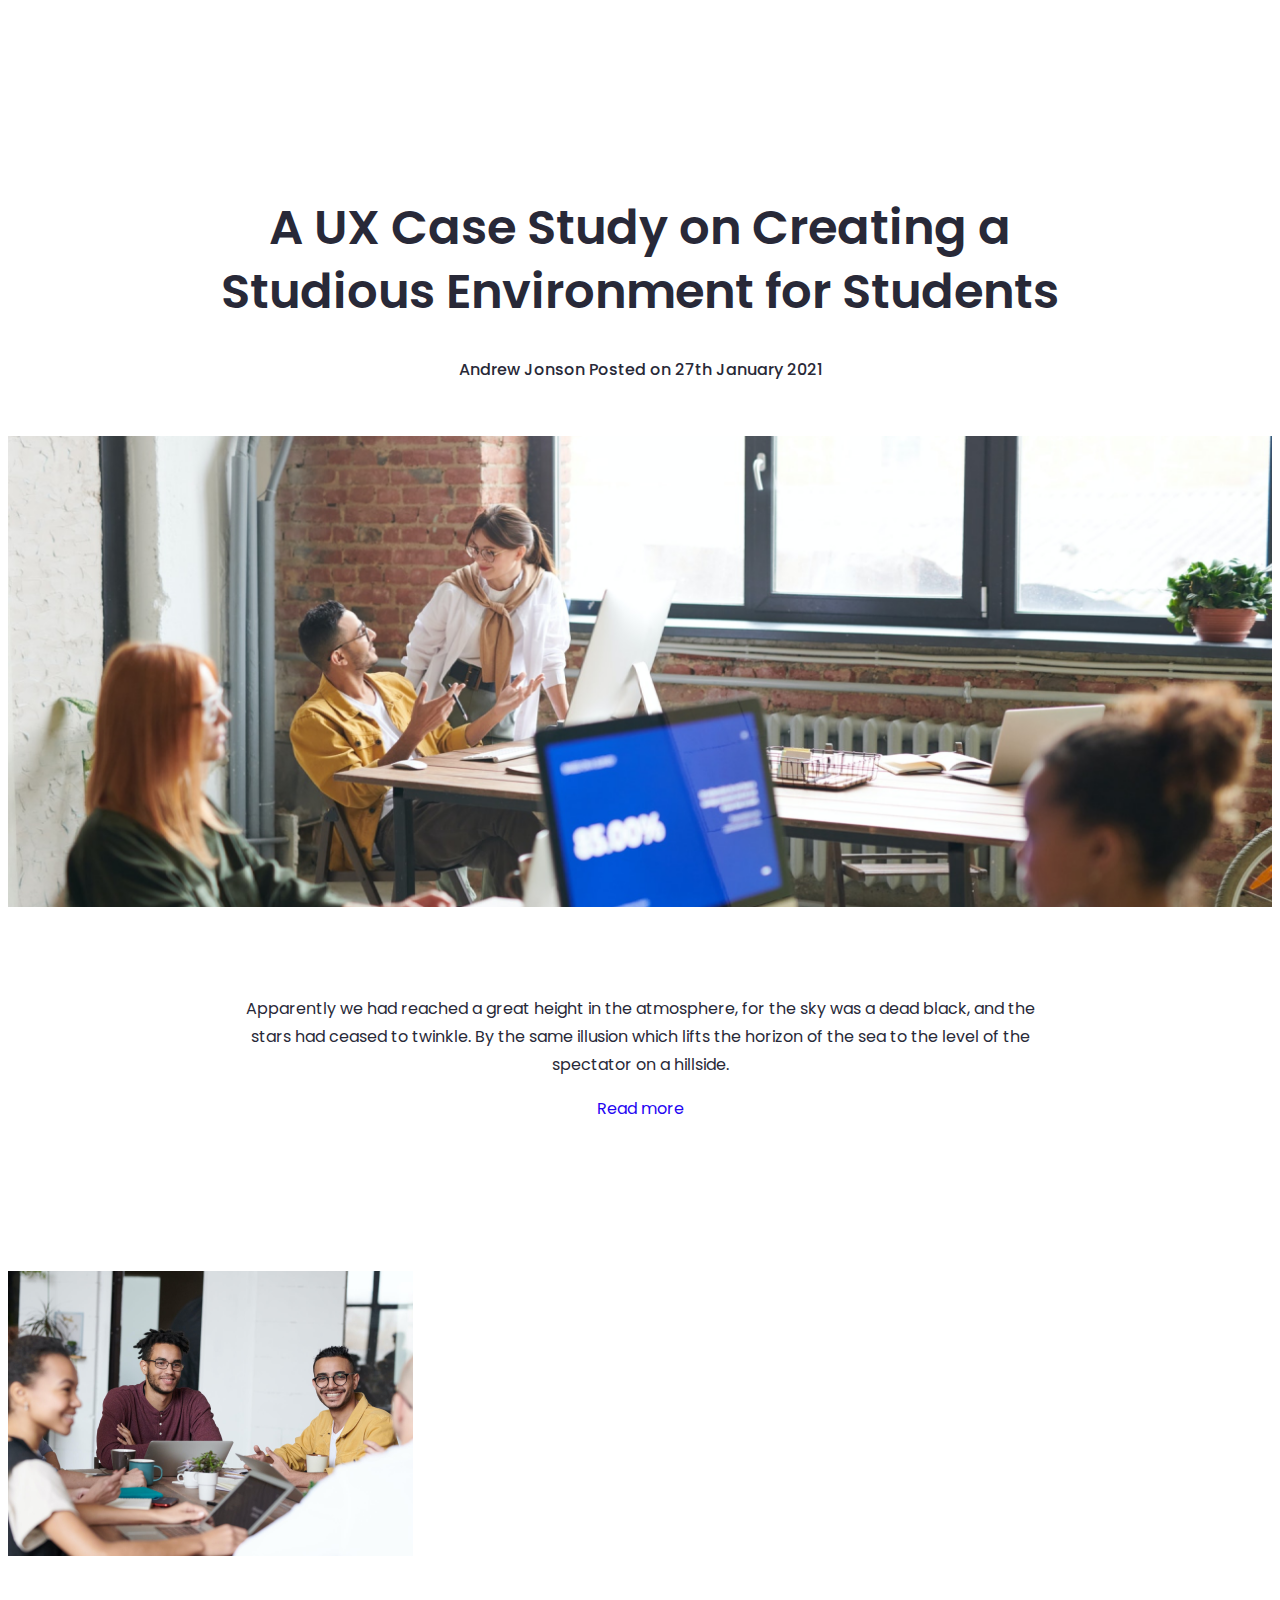
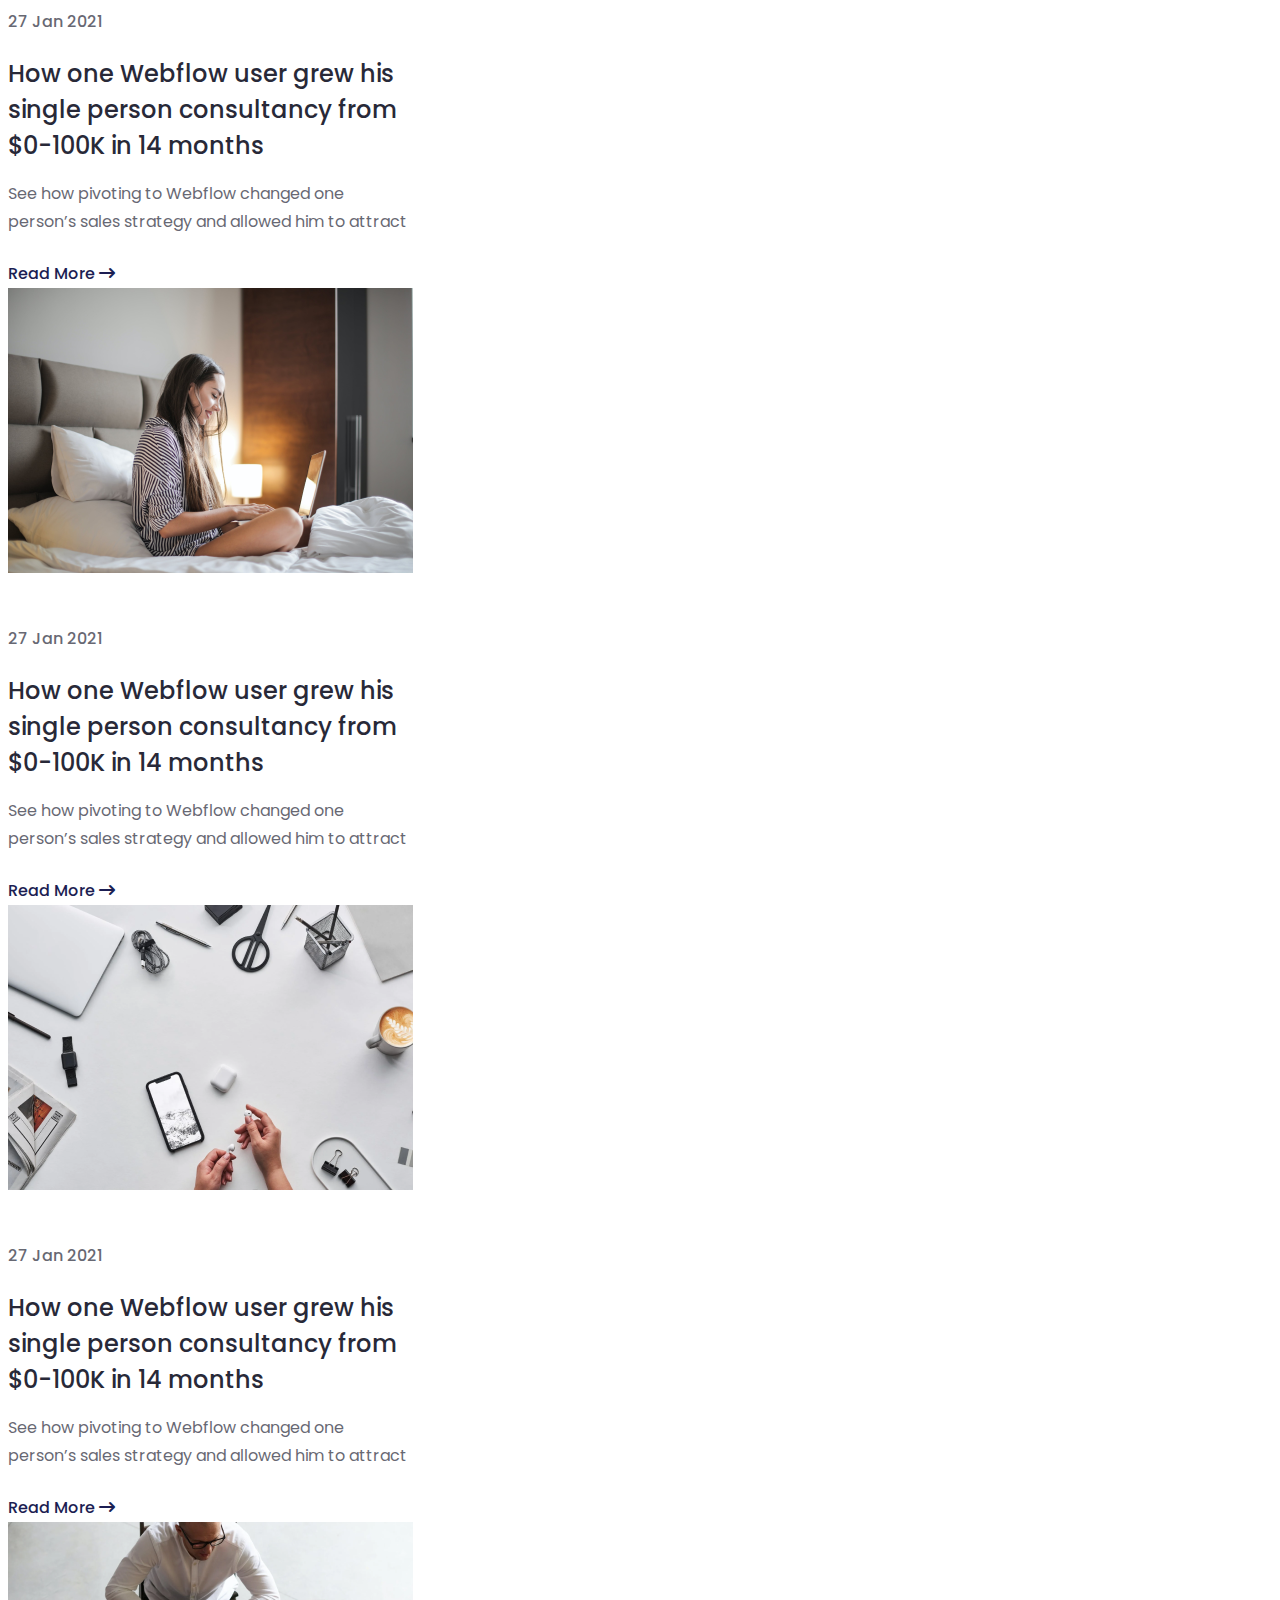
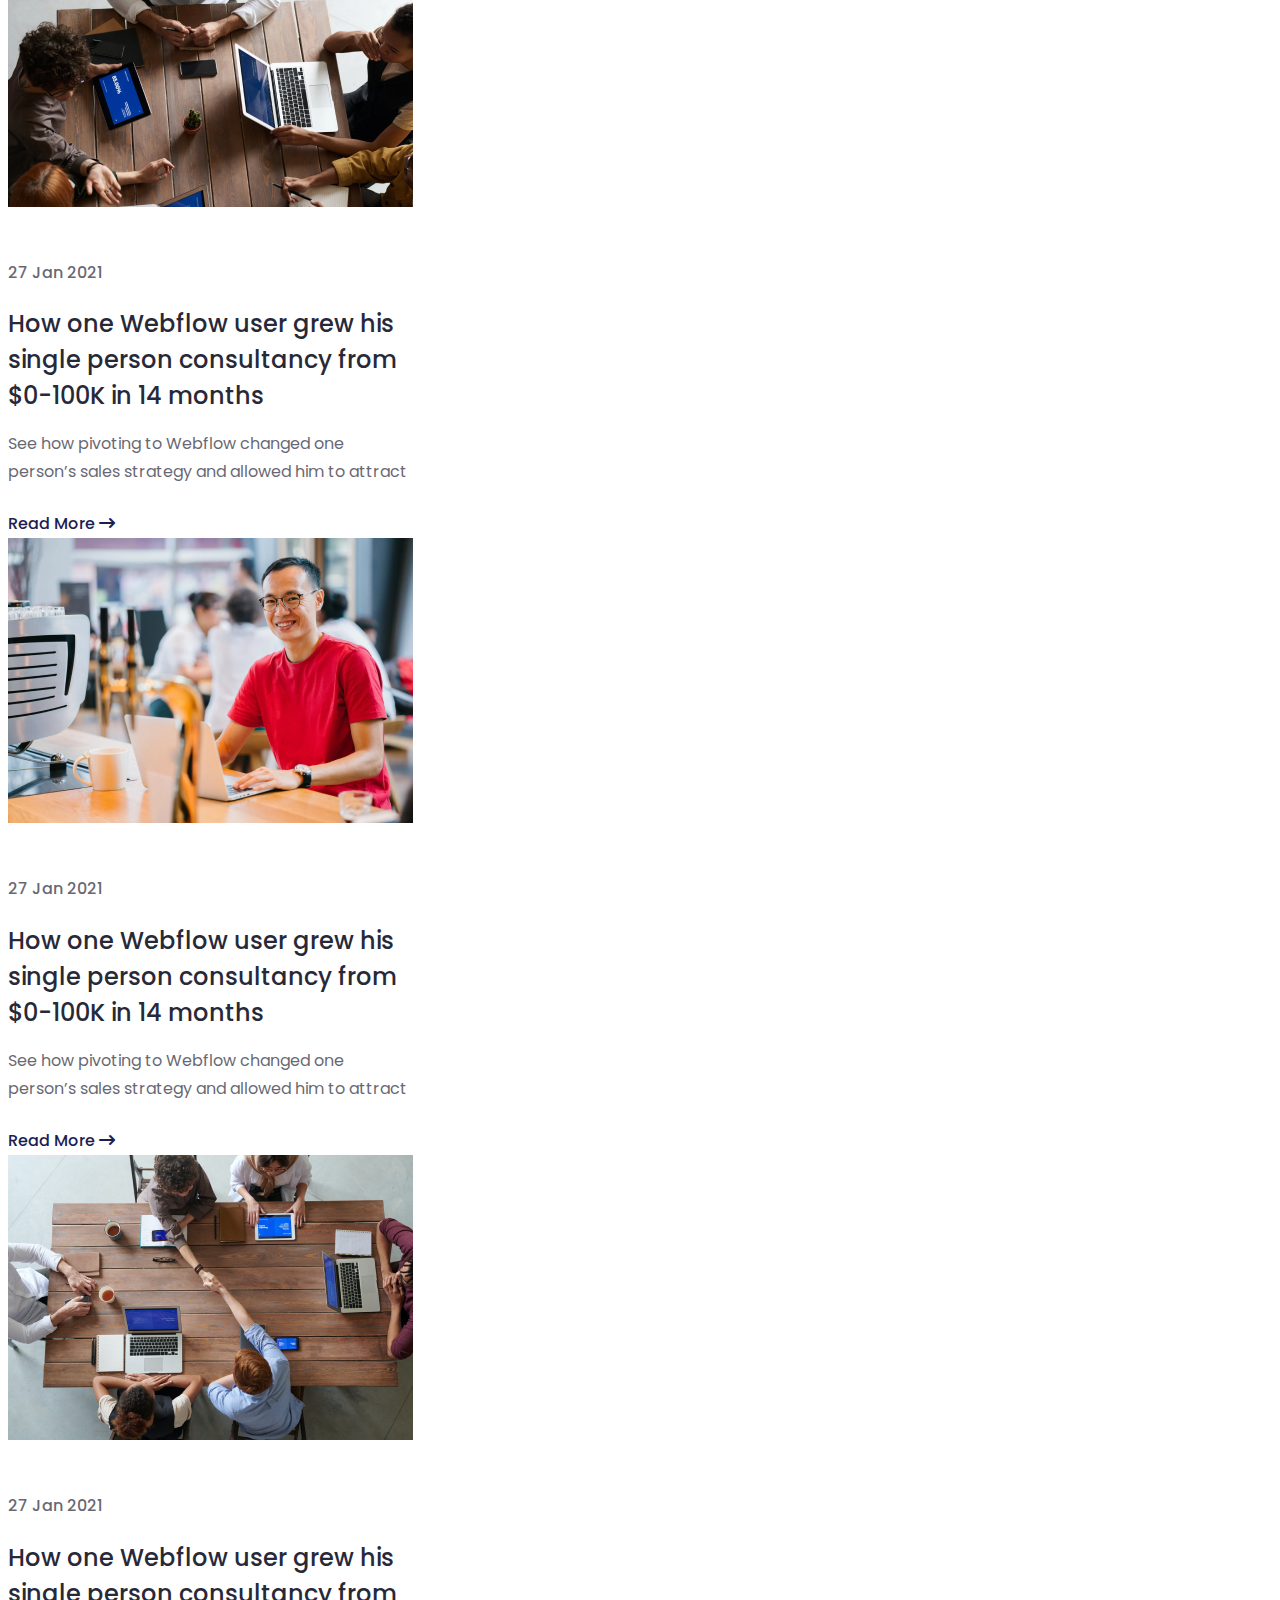
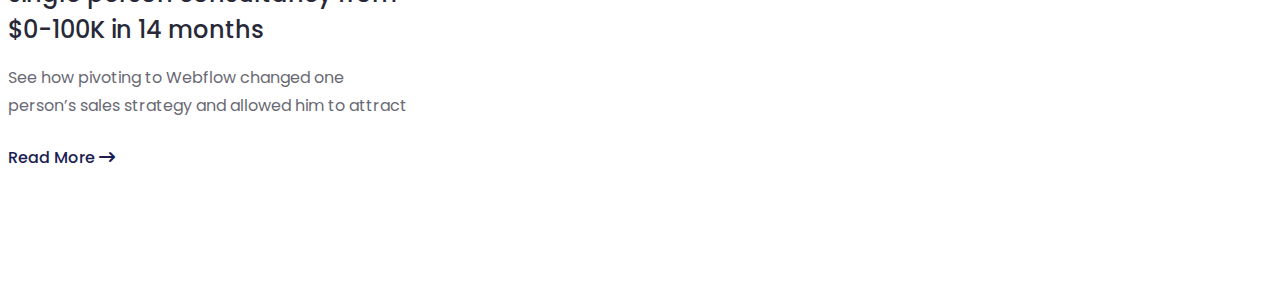
==== pages/blog.html @ 9577c9c4 "ap-bootstrap website no finished" ====
<!DOCTYPE html>
<html lang="en">
  <head>
    <meta charset="UTF-8" />
    <meta name="viewport" content="width=device-width, initial-scale=1.0" />
    <title>Ap-Bootstrap</title>
    <link
      rel="stylesheet"
      href="https://cdnjs.cloudflare.com/ajax/libs/font-awesome/6.5.0/css/all.min.css"
    />
    <link
      href="https://cdn.jsdelivr.net/npm/bootstrap@5.3.2/dist/css/bootstrap.min.css"
      rel="stylesheet"
      integrity="sha384-T3c6CoIi6uLrA9TneNEoa7RxnatzjcDSCmG1MXxSR1GAsXEV/Dwwykc2MPK8M2HN"
      crossorigin="anonymous"
    />
    <link rel="stylesheet" href="../css/blog.css" />
  </head>
  <body>
    <header class="header">
      <div class="center">
        <h2 class="center__title">
          A UX Case Study on Creating a Studious Environment for Students
        </h2>
        <h3 class="center__min">Andrew Jonson Posted on 27th January 2021</h3>
      </div>
      <div class="container">
        <img src="../images/blog-header.png" alt="heder" class="col-12" />
      </div>
      <div class="center">
        <p class="center__text">
          Apparently we had reached a great height in the atmosphere, for the
          sky was a dead black, and the stars had ceased to twinkle. By the same
          illusion which lifts the horizon of the sea to the level of the
          spectator on a hillside.
        </p>
        <div class="center__link">Read more</div>
      </div>
    </header>
    <main class="main">
      <div class="container">
        <div class="main__info d-flex flex-wrap gap-4 justify-content-sm-center align-items-sm-center">
          <div class="col col-4 flex-grow-1">
            <img src="../images/blog1.png" alt="blog1" class="main__img">
            <h3 class="main__min">27 Jan 2021</h3>
            <h2 class="main__title">How one Webflow user grew his single person consultancy from $0-100K in 14 months</h2>
            <p class="main__text">See how pivoting to Webflow changed one person’s sales strategy and allowed him to attract</p>
            <a href="#" class="main__link d-flex align-items-center gap-2">
              Read More
              <i class="fa-solid fa-arrow-right-long main__icon"></i>
            </a>
          </div>
          <div class="col col-4 flex-grow-1">
            <img src="../images/blog2.png" alt="blog1" class="main__img">
            <h3 class="main__min">27 Jan 2021</h3>
            <h2 class="main__title">How one Webflow user grew his single person consultancy from $0-100K in 14 months</h2>
            <p class="main__text">See how pivoting to Webflow changed one person’s sales strategy and allowed him to attract</p>
            <a href="#" class="main__link d-flex align-items-center gap-2">
              Read More
              <i class="fa-solid fa-arrow-right-long main__icon"></i>
            </a>
          </div>
          <div class="col col-4 flex-grow-1">
            <img src="../images/blog3.png" alt="blog1" class="main__img">
            <h3 class="main__min">27 Jan 2021</h3>
            <h2 class="main__title">How one Webflow user grew his single person consultancy from $0-100K in 14 months</h2>
            <p class="main__text">See how pivoting to Webflow changed one person’s sales strategy and allowed him to attract</p>
            <a href="#" class="main__link d-flex align-items-center gap-2">
              Read More
              <i class="fa-solid fa-arrow-right-long main__icon"></i>
            </a>
          </div>
          <div class="col col-4 flex-grow-1">
            <img src="../images/blog4.png" alt="blog1" class="main__img">
            <h3 class="main__min">27 Jan 2021</h3>
            <h2 class="main__title">How one Webflow user grew his single person consultancy from $0-100K in 14 months</h2>
            <p class="main__text">See how pivoting to Webflow changed one person’s sales strategy and allowed him to attract</p>
            <a href="#" class="main__link d-flex align-items-center gap-2">
              Read More
              <i class="fa-solid fa-arrow-right-long main__icon"></i>
            </a>
          </div>
          <div class="col col-4 flex-grow-1">
            <img src="../images/blog5.png" alt="blog1" class="main__img">
            <h3 class="main__min">27 Jan 2021</h3>
            <h2 class="main__title">How one Webflow user grew his single person consultancy from $0-100K in 14 months</h2>
            <p class="main__text">See how pivoting to Webflow changed one person’s sales strategy and allowed him to attract</p>
            <a href="#" class="main__link d-flex align-items-center gap-2">
              Read More
              <i class="fa-solid fa-arrow-right-long main__icon"></i>
            </a>
          </div>
          <div class="col col-4 flex-grow-1">
            <img src="../images/blog6.png" alt="blog1" class="main__img">
            <h3 class="main__min">27 Jan 2021</h3>
            <h2 class="main__title">How one Webflow user grew his single person consultancy from $0-100K in 14 months</h2>
            <p class="main__text">See how pivoting to Webflow changed one person’s sales strategy and allowed him to attract</p>
            <a href="#" class="main__link d-flex align-items-center gap-2">
              Read More
              <i class="fa-solid fa-arrow-right-long main__icon"></i>
            </a>
          </div>
        </div>
      </div>
    </main>
  </body>
</html>
---- css/blog.css ----
@import url("https://fonts.googleapis.com/css2?family=Manrope:wght@200;300;400;500;600;700;800&family=Poppins:wght@100;200;300;400;500;600;700;800;900&display=swap");
:root {
  --white: #fff;
  --black: #000;
  --primary-color: #1c1e53;
  --secondary-color: #fcd980;
  --text-color: #282938;
}
a {
  text-decoration: none;
}
.center {
  display: flex;
  flex-direction: column;
  align-items: center;
  justify-content: center;
  text-align: center;
  padding: 20px;
}
.center__min {
  color: var(--Dark-blue, #282938);
  font-family: Poppins;
  font-size: 16px;
  font-weight: 500;
  line-height: 28px;
  margin-bottom: 32px;
}
.center__title {
  max-width: 949px;
  color: var(--Dark-blue, #282938);
  font-family: Poppins;
  font-size: 48px;
  font-weight: 600;
  line-height: 64px;
  margin-bottom: 16px;
}
.center__text {
  max-width: 831px;
  color: var(--Dark-blue, #282938);
  text-align: center;
  font-family: Poppins;
  font-size: 16px;
  font-weight: 400;
  line-height: 28px;
  margin-bottom: 16px;
}
.center__link {
  color: var(--Royal-Blue, #2405f2);
  text-align: center;
  font-family: Poppins;
  font-size: 16px;
  font-weight: 400;
  line-height: 28px;
}
.col-12 {
  margin-bottom: 48px;
  width: 100%;
}
.header {
  padding: 128px 0px;
}
.main{
  padding-bottom: 128px;
}
.col-4 {
  max-width: 405px;
}
.main__img {
  width: 100%;
  margin-bottom: 32px;
}
.main__min {
  margin-bottom: 16px;
  color: var(--Dark-blue, #282938);
  font-family: Poppins;
  font-size: 16px;
  font-weight: 500;
  line-height: 28px;
  opacity: 0.7;
}
.main__title {
  max-width: 404px;
  color: var(--Dark-blue, #282938);
  font-family: Poppins;
  font-size: 24px;
  font-weight: 500;
  line-height: 36px;
  margin-bottom: 16px;
}
.main__text {
  max-width: 404px;
  color: var(--Dark-blue, #282938);
  font-family: Poppins;
  font-size: 16px;
  font-weight: 400;
  line-height: 28px;
  opacity: 0.7;
  margin-bottom: 24px;
}
.main__link {
  color: var(--Tint-blue, #1c1e53);
  font-family: Poppins;
  font-size: 16px;
  font-weight: 500;
  line-height: 28px; 
}
@media(max-width: 540px){
  .main__info{
    flex-direction: column;
    justify-content: center;
    align-items: center;
    padding: 0px !important;
  }
  .col-4{
    padding: 0px !important;
  }
}
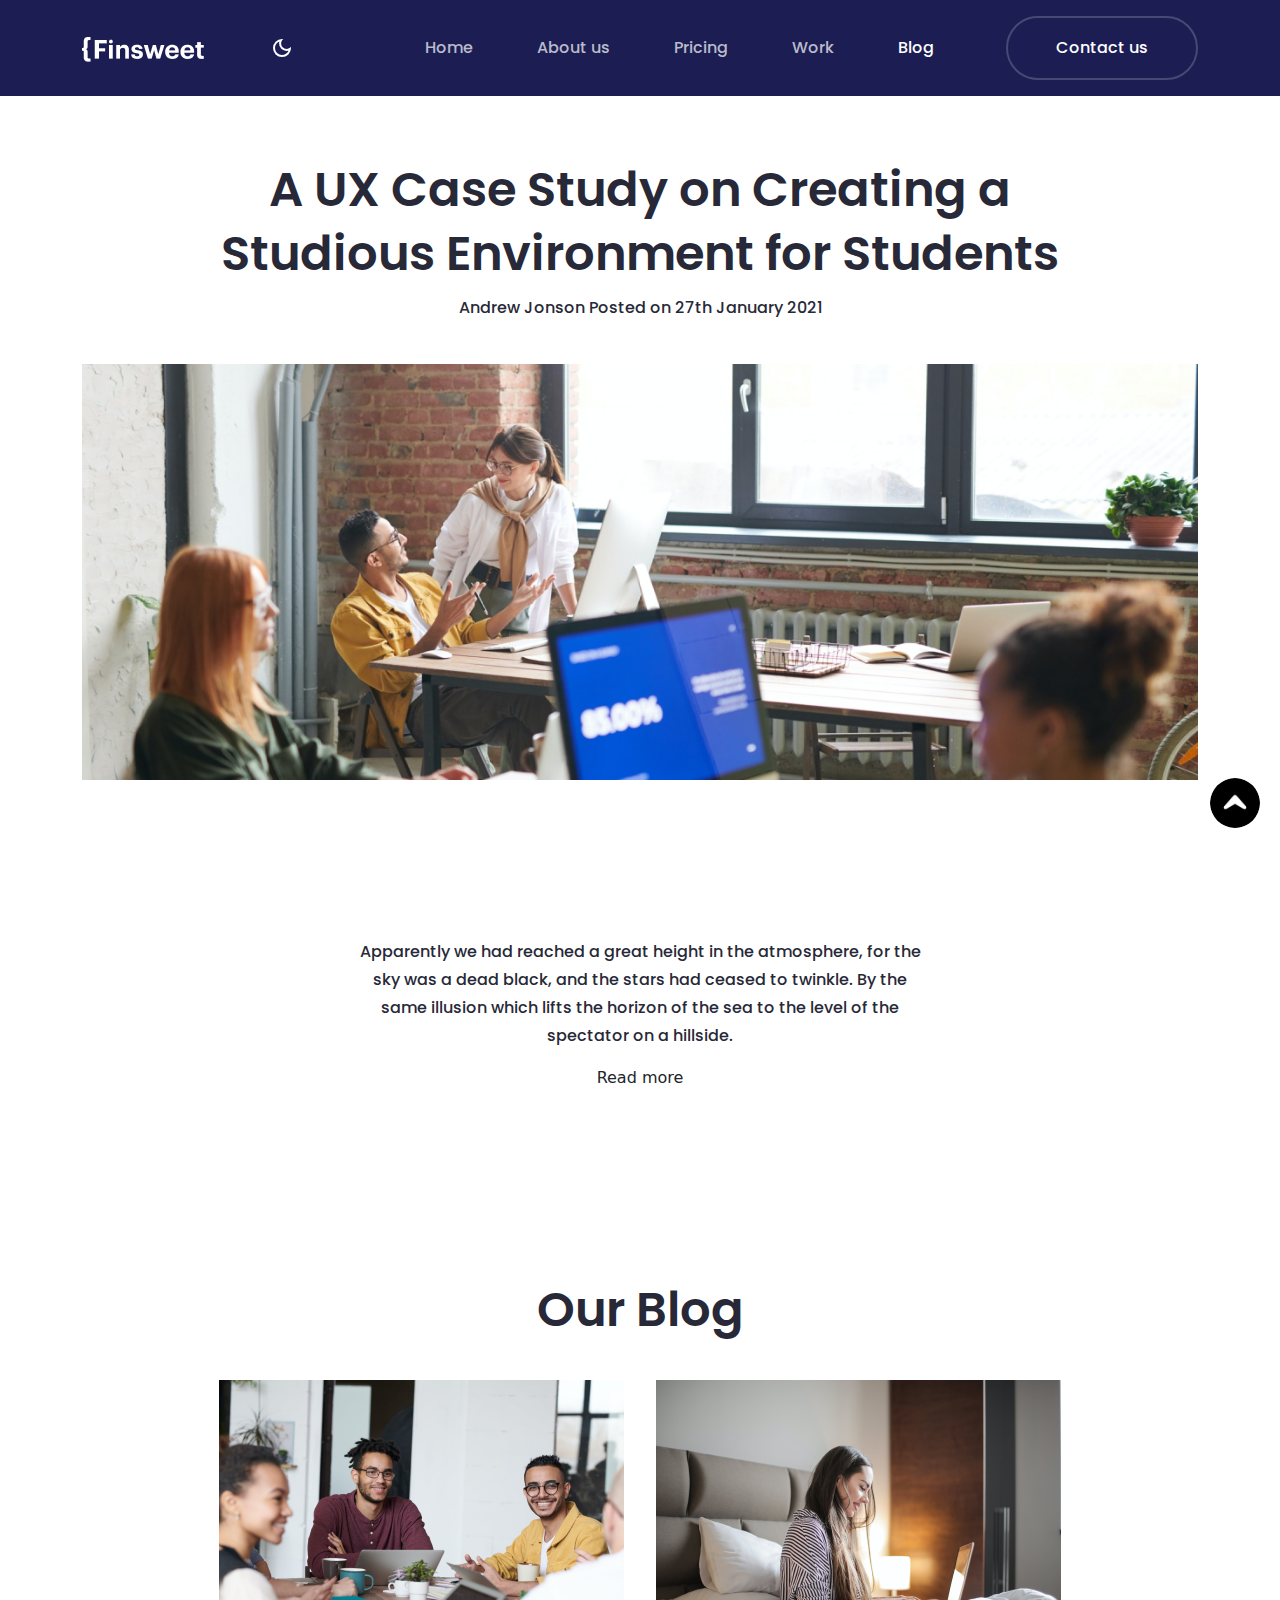
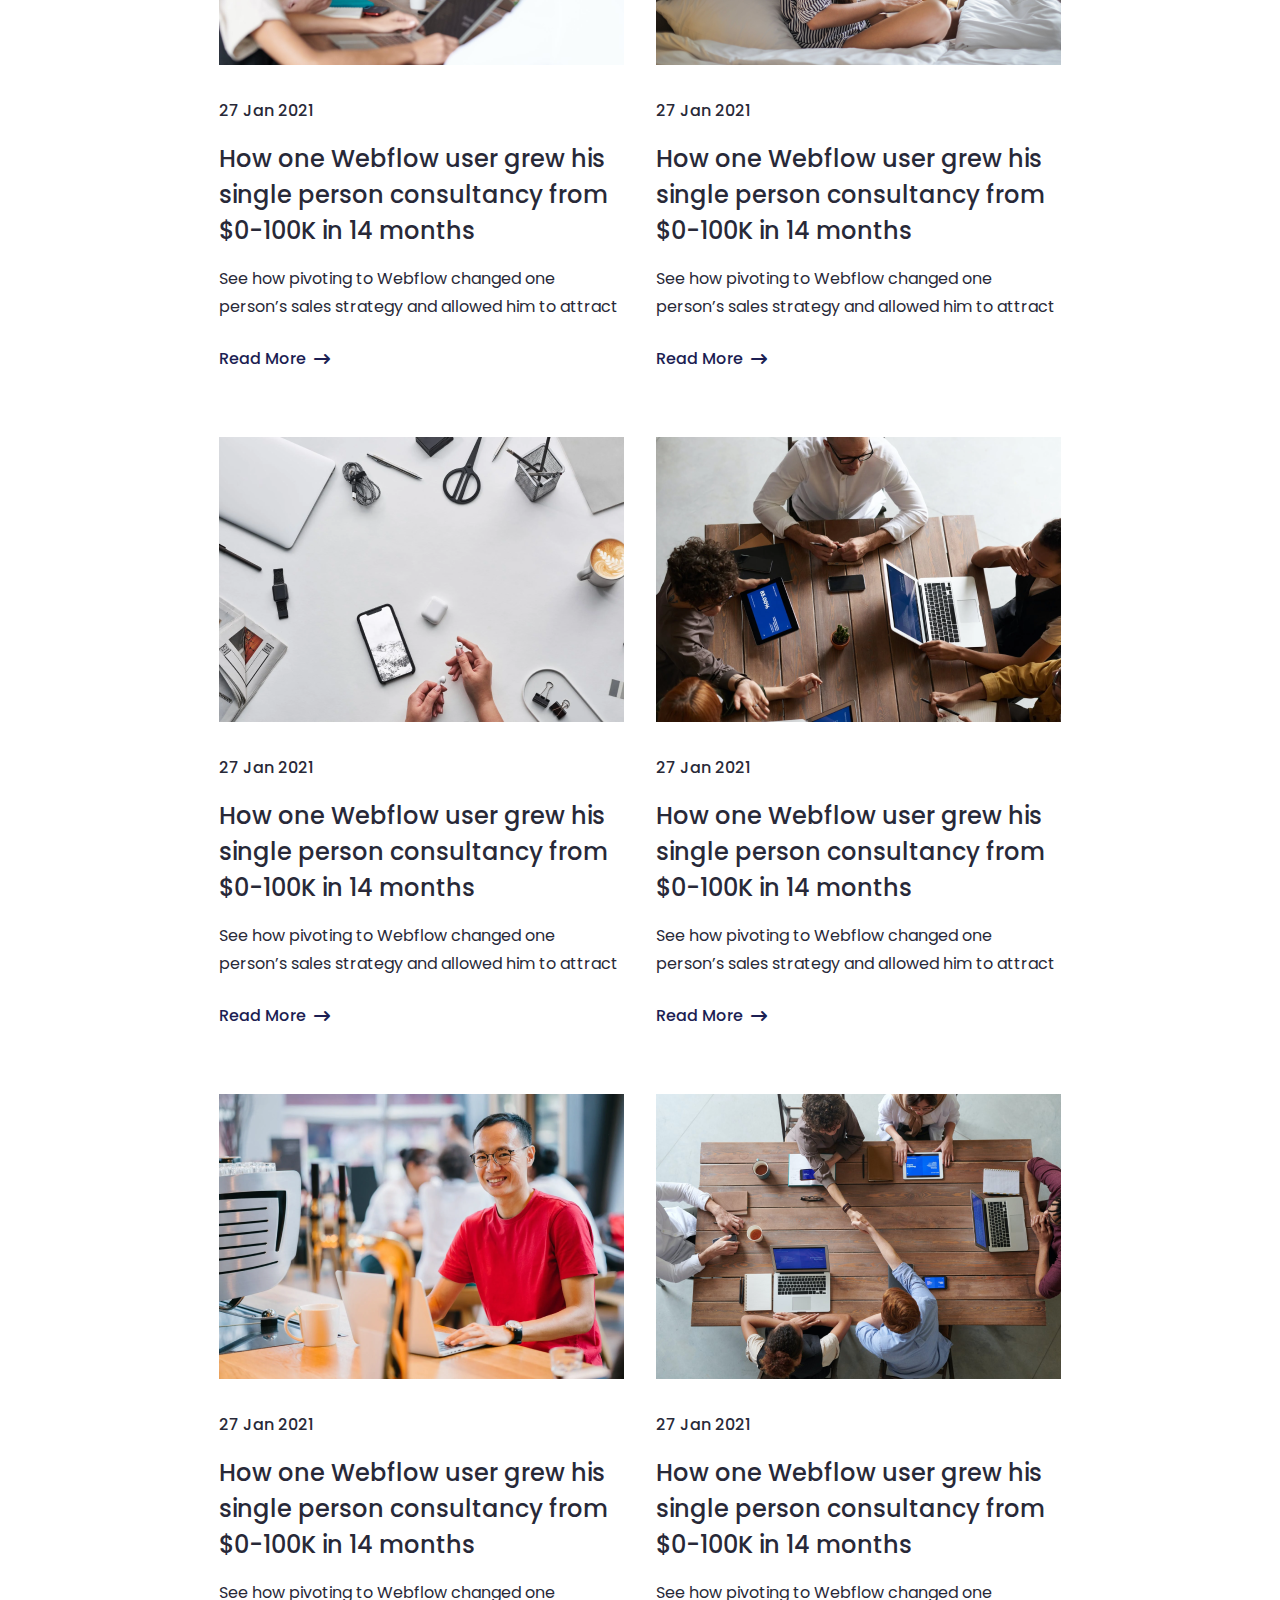
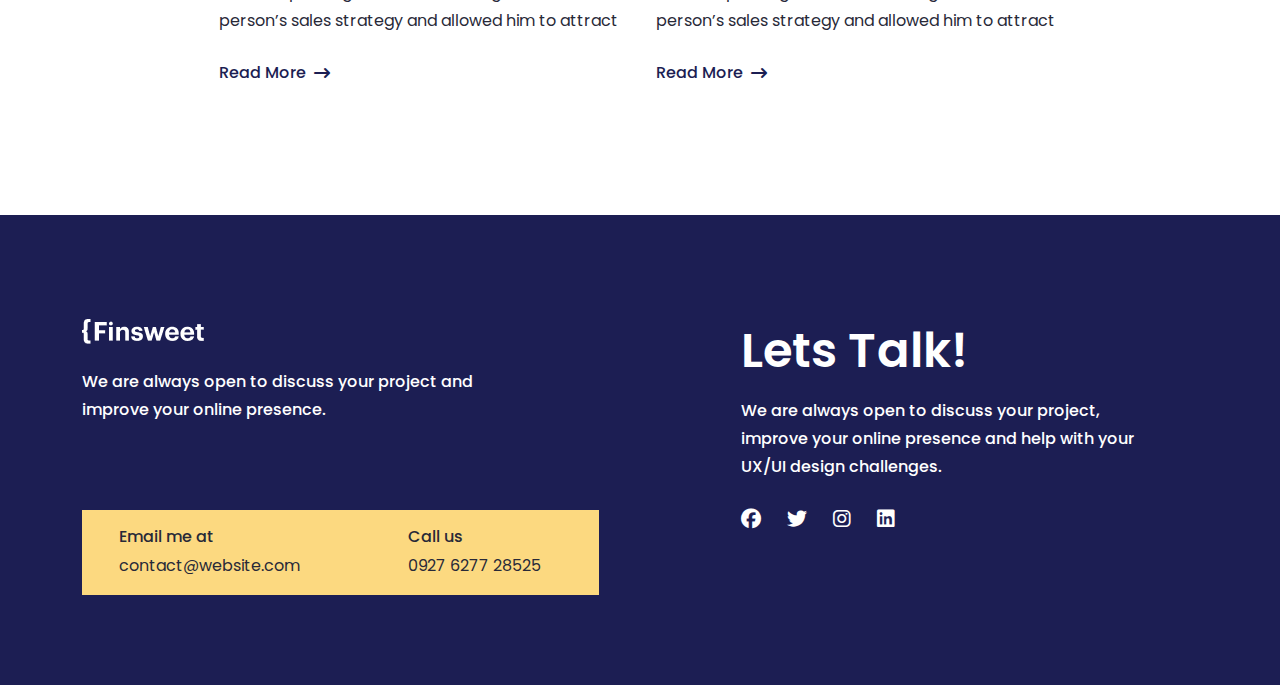
==== commit 010279ac: "website ap-bootstrap finished" ====
--- a/pages/blog.html
+++ b/pages/blog.html
@@ -8,16 +8,91 @@
       rel="stylesheet"
       href="https://cdnjs.cloudflare.com/ajax/libs/font-awesome/6.5.0/css/all.min.css"
     />
-    <link
-      href="https://cdn.jsdelivr.net/npm/bootstrap@5.3.2/dist/css/bootstrap.min.css"
-      rel="stylesheet"
-      integrity="sha384-T3c6CoIi6uLrA9TneNEoa7RxnatzjcDSCmG1MXxSR1GAsXEV/Dwwykc2MPK8M2HN"
-      crossorigin="anonymous"
-    />
-    <link rel="stylesheet" href="../css/blog.css" />
+    <link rel="icon" href="../asset/images/bootstrap.webp" />
+    <link rel="stylesheet" href="../css/bootstrap.min.css" />
+    <link rel="stylesheet" href="../css/blog.min.css" />
   </head>
   <body>
+    <div id="backtop" class="backtop-show">
+      <a href="#"
+        ><img src="../asset/images/top.png" alt="top" class="top-img"
+      /></a>
+    </div>
+    <!-- header start -->
     <header class="header">
+      <nav
+        id="navbar"
+        class="navbar navbar-expand-xl bg-body-tertiary fixed-top"
+      >
+        <div class="container">
+          <a class="navbar-brand" href="../index.html">
+            <img src="../asset/images/logo.png" alt="logo" class="nav__img" />
+          </a>
+          <div id="mode__btn">
+            <img src="../asset/images/dark.svg" alt="dark" class="dark-img" />
+          </div>
+          <button
+            class="navbar-toggler navbar__menu"
+            type="button"
+            data-bs-toggle="offcanvas"
+            data-bs-target="#offcanvasNavbar"
+            aria-controls="offcanvasNavbar"
+            aria-label="Toggle navigation"
+          >
+            <i class="fa-solid fa-bars navbar__icon"></i>
+          </button>
+          <div
+            class="offcanvas offcanvas-start offcanvas__html"
+            tabindex="-1"
+            id="offcanvasNavbar"
+            aria-labelledby="offcanvasNavbarLabel"
+          >
+            <div class="offcanvas-header">
+              <a class="navbar-brand" href="../index.html">
+                <img
+                  src="../asset/images/logo.png"
+                  alt="logo"
+                  class="nav__img"
+                />
+              </a>
+              <button
+                type="button"
+                class="btn-close navbar__close"
+                data-bs-dismiss="offcanvas"
+                aria-label="Close"
+              ></button>
+            </div>
+            <div class="offcanvas-body align-items-center">
+              <ul
+                class="navbar-nav justify-content-end flex-grow-1 pe-3 gap-5 me-5"
+              >
+                <li class="nav-item">
+                  <a class="nav-link navbar__link" href="../index.html">Home</a>
+                </li>
+                <li class="nav-item">
+                  <a class="nav-link navbar__link" href="#">About us</a>
+                </li>
+                <li class="nav-item">
+                  <a class="nav-link navbar__link" href="./pricing.html"
+                    >Pricing</a
+                  >
+                </li>
+                <li class="nav-item">
+                  <a class="nav-link navbar__link" href="./work.html">Work</a>
+                </li>
+                <li class="nav-item">
+                  <a
+                    class="nav-link navbar__link navbar__active"
+                    href="./blog.html"
+                    >Blog</a
+                  >
+                </li>
+              </ul>
+              <a href="./contact.html" class="navbar__btn">Contact us</a>
+            </div>
+          </div>
+        </div>
+      </nav>
       <div class="center">
         <h2 class="center__title">
           A UX Case Study on Creating a Studious Environment for Students
@@ -25,7 +100,7 @@
         <h3 class="center__min">Andrew Jonson Posted on 27th January 2021</h3>
       </div>
       <div class="container">
-        <img src="../images/blog-header.png" alt="heder" class="col-12" />
+        <img src="../asset/images/blog-header.png" alt="heder" class="col-12" />
       </div>
       <div class="center">
         <p class="center__text">
@@ -37,64 +112,130 @@
         <div class="center__link">Read more</div>
       </div>
     </header>
+    <!-- header end -->
+
+    <!-- main start -->
     <main class="main">
+      <div class="center">
+        <h2 class="center__title">Our Blog</h2>
+      </div>
       <div class="container">
-        <div class="main__info d-flex flex-wrap gap-4 justify-content-sm-center align-items-sm-center">
-          <div class="col col-4 flex-grow-1">
-            <img src="../images/blog1.png" alt="blog1" class="main__img">
-            <h3 class="main__min">27 Jan 2021</h3>
-            <h2 class="main__title">How one Webflow user grew his single person consultancy from $0-100K in 14 months</h2>
-            <p class="main__text">See how pivoting to Webflow changed one person’s sales strategy and allowed him to attract</p>
-            <a href="#" class="main__link d-flex align-items-center gap-2">
-              Read More
-              <i class="fa-solid fa-arrow-right-long main__icon"></i>
-            </a>
-          </div>
-          <div class="col col-4 flex-grow-1">
-            <img src="../images/blog2.png" alt="blog1" class="main__img">
-            <h3 class="main__min">27 Jan 2021</h3>
-            <h2 class="main__title">How one Webflow user grew his single person consultancy from $0-100K in 14 months</h2>
-            <p class="main__text">See how pivoting to Webflow changed one person’s sales strategy and allowed him to attract</p>
-            <a href="#" class="main__link d-flex align-items-center gap-2">
-              Read More
-              <i class="fa-solid fa-arrow-right-long main__icon"></i>
-            </a>
-          </div>
-          <div class="col col-4 flex-grow-1">
-            <img src="../images/blog3.png" alt="blog1" class="main__img">
-            <h3 class="main__min">27 Jan 2021</h3>
-            <h2 class="main__title">How one Webflow user grew his single person consultancy from $0-100K in 14 months</h2>
-            <p class="main__text">See how pivoting to Webflow changed one person’s sales strategy and allowed him to attract</p>
-            <a href="#" class="main__link d-flex align-items-center gap-2">
-              Read More
-              <i class="fa-solid fa-arrow-right-long main__icon"></i>
-            </a>
-          </div>
-          <div class="col col-4 flex-grow-1">
-            <img src="../images/blog4.png" alt="blog1" class="main__img">
-            <h3 class="main__min">27 Jan 2021</h3>
-            <h2 class="main__title">How one Webflow user grew his single person consultancy from $0-100K in 14 months</h2>
-            <p class="main__text">See how pivoting to Webflow changed one person’s sales strategy and allowed him to attract</p>
-            <a href="#" class="main__link d-flex align-items-center gap-2">
-              Read More
-              <i class="fa-solid fa-arrow-right-long main__icon"></i>
-            </a>
-          </div>
-          <div class="col col-4 flex-grow-1">
-            <img src="../images/blog5.png" alt="blog1" class="main__img">
-            <h3 class="main__min">27 Jan 2021</h3>
-            <h2 class="main__title">How one Webflow user grew his single person consultancy from $0-100K in 14 months</h2>
-            <p class="main__text">See how pivoting to Webflow changed one person’s sales strategy and allowed him to attract</p>
-            <a href="#" class="main__link d-flex align-items-center gap-2">
-              Read More
-              <i class="fa-solid fa-arrow-right-long main__icon"></i>
-            </a>
-          </div>
-          <div class="col col-4 flex-grow-1">
-            <img src="../images/blog6.png" alt="blog1" class="main__img">
-            <h3 class="main__min">27 Jan 2021</h3>
-            <h2 class="main__title">How one Webflow user grew his single person consultancy from $0-100K in 14 months</h2>
-            <p class="main__text">See how pivoting to Webflow changed one person’s sales strategy and allowed him to attract</p>
+        <div class="main__info">
+          <div class="col__4 col-4">
+            <img
+              src="../asset/images/blog1.png"
+              alt="blog1"
+              class="main__img"
+            />
+            <h3 class="main__min">27 Jan 2021</h3>
+            <h2 class="main__title">
+              How one Webflow user grew his single person consultancy from
+              $0-100K in 14 months
+            </h2>
+            <p class="main__text">
+              See how pivoting to Webflow changed one person’s sales strategy
+              and allowed him to attract
+            </p>
+            <a href="#" class="main__link d-flex align-items-center gap-2">
+              Read More
+              <i class="fa-solid fa-arrow-right-long main__icon"></i>
+            </a>
+          </div>
+          <div class="col__4 col-4 flex-grow-1">
+            <img
+              src="../asset/images/blog2.png"
+              alt="blog1"
+              class="main__img"
+            />
+            <h3 class="main__min">27 Jan 2021</h3>
+            <h2 class="main__title">
+              How one Webflow user grew his single person consultancy from
+              $0-100K in 14 months
+            </h2>
+            <p class="main__text">
+              See how pivoting to Webflow changed one person’s sales strategy
+              and allowed him to attract
+            </p>
+            <a href="#" class="main__link d-flex align-items-center gap-2">
+              Read More
+              <i class="fa-solid fa-arrow-right-long main__icon"></i>
+            </a>
+          </div>
+          <div class="col__4 col-4 flex-grow-1">
+            <img
+              src="../asset/images/blog3.png"
+              alt="blog1"
+              class="main__img"
+            />
+            <h3 class="main__min">27 Jan 2021</h3>
+            <h2 class="main__title">
+              How one Webflow user grew his single person consultancy from
+              $0-100K in 14 months
+            </h2>
+            <p class="main__text">
+              See how pivoting to Webflow changed one person’s sales strategy
+              and allowed him to attract
+            </p>
+            <a href="#" class="main__link d-flex align-items-center gap-2">
+              Read More
+              <i class="fa-solid fa-arrow-right-long main__icon"></i>
+            </a>
+          </div>
+          <div class="col__4 col-4 flex-grow-1">
+            <img
+              src="../asset/images/blog4.png"
+              alt="blog1"
+              class="main__img"
+            />
+            <h3 class="main__min">27 Jan 2021</h3>
+            <h2 class="main__title">
+              How one Webflow user grew his single person consultancy from
+              $0-100K in 14 months
+            </h2>
+            <p class="main__text">
+              See how pivoting to Webflow changed one person’s sales strategy
+              and allowed him to attract
+            </p>
+            <a href="#" class="main__link d-flex align-items-center gap-2">
+              Read More
+              <i class="fa-solid fa-arrow-right-long main__icon"></i>
+            </a>
+          </div>
+          <div class="col__4 col-4 flex-grow-1">
+            <img
+              src="../asset/images/blog5.png"
+              alt="blog1"
+              class="main__img"
+            />
+            <h3 class="main__min">27 Jan 2021</h3>
+            <h2 class="main__title">
+              How one Webflow user grew his single person consultancy from
+              $0-100K in 14 months
+            </h2>
+            <p class="main__text">
+              See how pivoting to Webflow changed one person’s sales strategy
+              and allowed him to attract
+            </p>
+            <a href="#" class="main__link d-flex align-items-center gap-2">
+              Read More
+              <i class="fa-solid fa-arrow-right-long main__icon"></i>
+            </a>
+          </div>
+          <div class="col__4 col-4 flex-grow-1">
+            <img
+              src="../asset/images/blog6.png"
+              alt="blog1"
+              class="main__img"
+            />
+            <h3 class="main__min">27 Jan 2021</h3>
+            <h2 class="main__title">
+              How one Webflow user grew his single person consultancy from
+              $0-100K in 14 months
+            </h2>
+            <p class="main__text">
+              See how pivoting to Webflow changed one person’s sales strategy
+              and allowed him to attract
+            </p>
             <a href="#" class="main__link d-flex align-items-center gap-2">
               Read More
               <i class="fa-solid fa-arrow-right-long main__icon"></i>
@@ -103,5 +244,61 @@
         </div>
       </div>
     </main>
+    <!-- main end -->
+
+    <!-- footer start -->
+    <footer class="footer">
+      <div class="container">
+        <div class="footer__info">
+          <div class="footer__left">
+            <a href="../index.html" class="logo">
+              <img
+                src="../asset/images/logo.png"
+                alt="logo"
+                class="footer__img"
+              />
+            </a>
+            <p class="footer__text">
+              We are always open to discuss your project and improve your online
+              presence.
+            </p>
+            <div class="footer__box">
+              <div class="footer__card flex-grow-1">
+                <h2 class="footer__title">Email me at</h2>
+                <a
+                  href="email:rustamovv.developer@gmail.com"
+                  class="footer__link"
+                  >contact@website.com</a
+                >
+              </div>
+              <div class="footer__card flex-grow-1">
+                <h2 class="footer__title">Call us</h2>
+                <a
+                  href="email:rustamovv.developer@gmail.com"
+                  class="footer__link"
+                  >0927 6277 28525</a
+                >
+              </div>
+            </div>
+          </div>
+          <div class="footer__right">
+            <h2 class="footer__max">Lets Talk!</h2>
+            <p class="footer__text">
+              We are always open to discuss your project, improve your online
+              presence and help with your UX/UI design challenges.
+            </p>
+            <div class="footer__icons">
+              <i class="fa-brands fa-facebook footer__icon"></i>
+              <i class="fa-brands fa-twitter footer__icon"></i>
+              <i class="fa-brands fa-instagram footer__icon"></i>
+              <i class="fa-brands fa-linkedin footer__icon"></i>
+            </div>
+          </div>
+        </div>
+      </div>
+    </footer>
+    <!-- footer end -->
+    <script src="../js/bootstrap.bundle.min.js"></script>
+    <script src="../js/main.js"></script>
   </body>
 </html>
--- a/css/blog.min.css
+++ b/css/blog.min.css
@@ -0,0 +1 @@
+@font-face{font-family:"Poppins100";src:url(../../asset/fonts/Poppins/Poppins-Thin.ttf)}@font-face{font-family:"Poppins200";src:url(../../asset/fonts/Poppins/Poppins-ExtraLight.ttf)}@font-face{font-family:"Poppins300";src:url(../../asset/fonts/Poppins/Poppins-Light.ttf)}@font-face{font-family:"Poppins400";src:url(../../asset/fonts/Poppins/Poppins-Regular.ttf)}@font-face{font-family:"Poppins500";src:url(../../asset/fonts/Poppins/Poppins-Medium.ttf)}@font-face{font-family:"Poppins600";src:url(../../asset/fonts/Poppins/Poppins-SemiBold.ttf)}@font-face{font-family:"Poppins700";src:url(../../asset/fonts/Poppins/Poppins-Bold.ttf)}@font-face{font-family:"Poppins800";src:url(../../asset/fonts/Poppins/Poppins-ExtraBold.ttf)}@font-face{font-family:"Poppins900";src:url(../../asset/fonts/Poppins/Poppins-Black.ttf)}.dark #backtop .top-img{-webkit-box-shadow:0px 0px 10px 5px #fff;box-shadow:0px 0px 10px 5px #fff}.dark #navbar.navbar-shrink{-webkit-box-shadow:0px 0px 15px 6px #fff;box-shadow:0px 0px 15px 6px #fff}.dark .navbar__menu{-webkit-box-shadow:0px 0px 6px 3px #fff;box-shadow:0px 0px 6px 3px #fff}.dark #navbar,.dark header,.dark main,.dark footer,.dark section{background-color:#000 !important}.dark h1,.dark h2,.dark h3,.dark h4,.dark h5,.dark h6,.dark p,.dark a,.dark i{color:#fff}.dark .footer__box{border-radius:15px;-webkit-box-shadow:0px 0px 10px 3px #fcd980;box-shadow:0px 0px 10px 3px #fcd980}.dark .navbar__active{color:#2405f2}html{scroll-behavior:smooth}ul{list-style:none}a{text-decoration:none}button,i{border:none;cursor:pointer;background-color:rgba(0,0,0,0)}input,textarea{outline:none;border:none}#navbar.navbar-shrink{padding:10px 0px;-webkit-box-shadow:0px 0px 15px 10px #1c1e53;box-shadow:0px 0px 15px 10px #1c1e53}#mode__btn{cursor:pointer;padding-left:50px}@media(max-width: 400px){#mode__btn{padding-left:0px}}#loading{position:fixed;background-color:#000;top:0;bottom:0;left:0;right:0;display:-webkit-box;display:-ms-flexbox;display:flex;-webkit-box-align:center;-ms-flex-align:center;align-items:center;-webkit-box-pack:center;-ms-flex-pack:center;justify-content:center;z-index:2000;-webkit-transition:.5s;transition:.5s}#loading.loading-none{width:100%;opacity:0;z-index:-100000 !important}#backtop{position:fixed;right:20px;bottom:-60px;display:-webkit-box;display:-ms-flexbox;display:flex;-webkit-box-align:center;-ms-flex-align:center;align-items:center;-webkit-box-pack:center;-ms-flex-pack:center;justify-content:center;padding-top:10px;width:50px;height:50px;border-radius:50px;font-size:50px;-webkit-transition:.5s;transition:.5s;z-index:10}#backtop .top-img{width:50px;height:50px;border-radius:50px}#backtop.backtop-show{bottom:80px}.center{padding:0px 20px;display:-webkit-box;display:-ms-flexbox;display:flex;-webkit-box-orient:vertical;-webkit-box-direction:normal;-ms-flex-direction:column;flex-direction:column;-webkit-box-pack:center;-ms-flex-pack:center;justify-content:center;-webkit-box-align:center;-ms-flex-align:center;align-items:center;text-align:center;padding-bottom:50px}.center__min{color:#282938;font-family:"Poppins500";font-size:16px;line-height:28px;margin-bottom:12px}.center__title{max-width:630px;color:#282938;font-family:"Poppins600";font-size:48px;line-height:64px}@media(max-width: 500px){.center__title{font-size:30px;line-height:40px}}.center__text{max-width:562px;color:#282938;font-family:"Poppins500";font-size:16px;line-height:28px}.dark .col-12{-webkit-box-shadow:0px 0px 10px 5px #fff;box-shadow:0px 0px 10px 5px #fff}.dark .center__link{color:#fff}.dark .main__img{border-radius:12px;-webkit-box-shadow:0px 0px 15px 5px #fff;box-shadow:0px 0px 15px 5px #fff}.navbar{background-color:#1c1e53 !important;padding:16px 0px;-webkit-transition:all 500ms;transition:all 500ms}.navbar__menu{border:1px solid #fff;color:#fff}.navbar__icon{font-size:20px}.navbar__close{border:2px solid #fff}.navbar__link{color:#bbbbcb;font-family:"Poppins500";font-size:16px;line-height:28px}.navbar__link:hover{color:#fff}.navbar__active{color:#fff}.navbar__btn{padding:16px 48px;border-radius:41px;border:2px solid rgba(244,246,252,.2);color:#fff;font-family:"Poppins500";font-size:16px;line-height:28px}.offcanvas__html{background-color:#1c1e53}.footer{padding:104px 0px 90px;background-color:#1c1e53}.footer__info{display:-webkit-box;display:-ms-flexbox;display:flex;-webkit-column-gap:142px;-moz-column-gap:142px;column-gap:142px;row-gap:30px}@media(max-width: 1000px){.footer__info{-webkit-box-orient:vertical;-webkit-box-direction:normal;-ms-flex-direction:column;flex-direction:column}}.footer__img{margin-bottom:24px}.footer__text{max-width:399px;color:#fff;font-family:"Poppins500";font-size:16px;line-height:28px}.footer__box{width:517px;display:-webkit-box;display:-ms-flexbox;display:flex;background-color:#fcd980;padding:18px 0px 17px 37px;margin-top:86px;gap:50px}@media(max-width: 550px){.footer__box{width:100%;-webkit-box-orient:vertical;-webkit-box-direction:normal;-ms-flex-direction:column;flex-direction:column}}.footer__title{color:#282938;font-family:"Poppins500";font-size:16px;line-height:18px}.footer__link{color:#282938;font-family:"Poppins400";font-size:16px;line-height:18px}.footer__max{color:#fff;font-family:"Poppins600";font-size:48px;line-height:64px;margin-bottom:14px}.footer__icons{display:-webkit-box;display:-ms-flexbox;display:flex;-webkit-box-align:center;-ms-flex-align:center;align-items:center;gap:26px;color:#fff;margin-top:28px}.footer__icon{font-size:20px}.center{padding:158px 20px 30px}.center__title{max-width:949px}.center__min{max-width:450px}.col-4{width:100%}.col__4{max-width:405px}.main{padding-bottom:128px}.main__info{display:-webkit-box;display:-ms-flexbox;display:flex;-ms-flex-wrap:wrap;flex-wrap:wrap;-webkit-box-pack:center;-ms-flex-pack:center;justify-content:center;-webkit-column-gap:32px;-moz-column-gap:32px;column-gap:32px;row-gap:64px}.main__img{width:100%;margin-bottom:32px}.main__min{color:#282938;font-family:"Poppins500";font-size:16px;line-height:28px;margin-bottom:16px}.main__title{max-width:404px;color:#282938;font-family:"Poppins500";font-size:24px;line-height:36px;margin-bottom:16px}.main__text{max-width:404px;color:#282938;font-family:"Poppins400";font-size:16px;line-height:28px;margin-bottom:24px}.main__link{color:#1c1e53;font-family:"Poppins500";font-size:16px;line-height:28px}